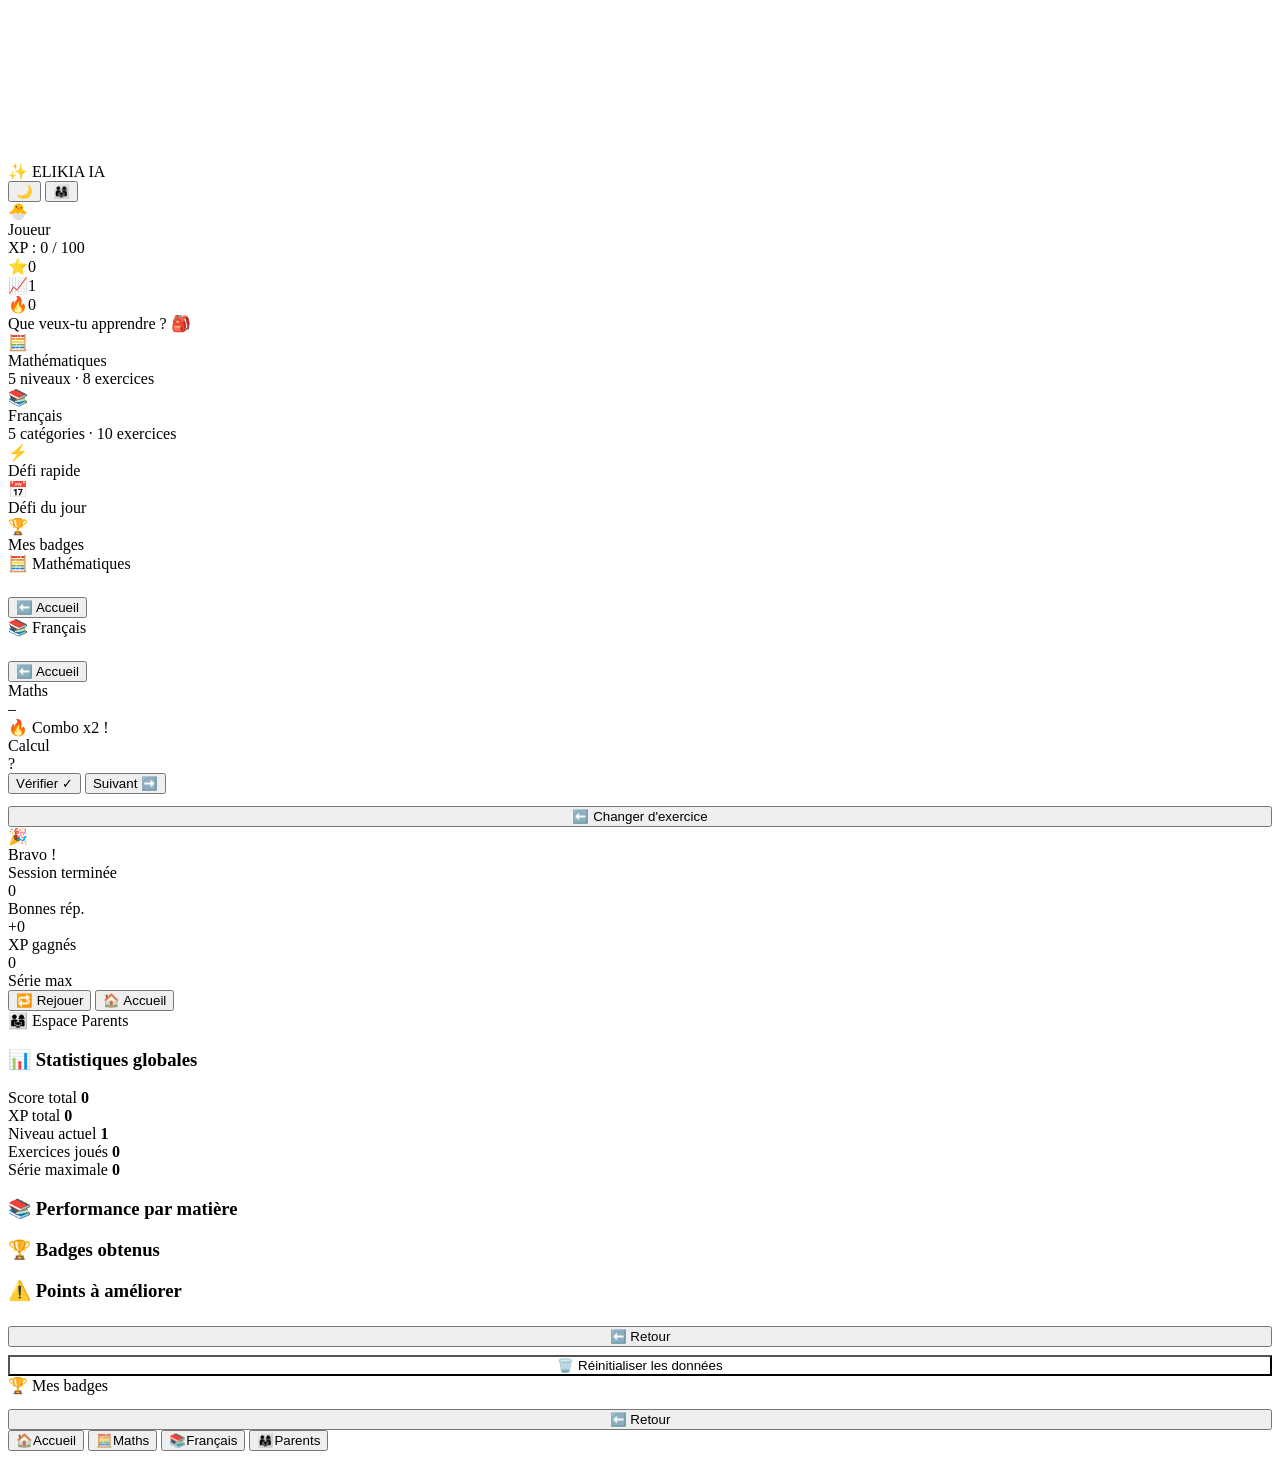
==== index.html @ fa62df2c "Renommer ElikiaV2.html en index.html" ====
<!DOCTYPE html>
<html lang="fr">
<head>
<meta charset="UTF-8">
<meta name="viewport" content="width=device-width, initial-scale=1.0, maximum-scale=1.0">
<title>ELIKIA IA – École Interactive</title>
<link href="https://fonts.googleapis.com/css2?family=Baloo+2:wght@400;600;700;800&family=Nunito:wght@400;600;700;800&display=swap" rel="stylesheet">
<link rel="stylesheet" href="https://cdnjs.cloudflare.com/ajax/libs/font-awesome/6.4.0/css/all.min.css" integrity="sha512-iecdLmaskl7CVJkEZSMUkrQ6usKICYKtU1z+8EFeAmv1dqLDXtQStMbtVkAW4CsriNad7FindBA[...]
<link rel="stylesheet" href="ElikiaV2.css" />
</head>
<body>

<canvas id="confetti-canvas"></canvas>
<div class="bg-stars"></div>

<div class="app-wrap">

  <!-- HEADER -->
  <header class="app-header">
    <div class="logo">✨ ELIKIA IA</div>
    <div class="header-actions">
      <button class="icon-btn" id="btn-dark" title="Mode sombre">🌙</button>
      <button class="icon-btn" id="btn-parent" title="Espace parents">👨‍👩‍👧</button>
    </div>
  </header>

  <!-- PLAYER BAR -->
  <div class="player-bar">
    <div class="avatar" id="player-avatar">🐣</div>
    <div class="player-info">
      <div class="player-name" id="player-name">Joueur</div>
      <div class="xp-label">XP : <span id="xp-label">0 / 100</span></div>
      <div class="xp-bar-wrap">
        <div class="xp-bar-fill" id="xp-bar" style="width:0%"></div>
      </div>
    </div>
    <div class="player-stats">
      <div class="stat-chip">⭐<span id="disp-score">0</span></div>
      <div class="stat-chip">📈<span id="disp-level">1</span></div>
      <div class="stat-chip">🔥<span id="disp-streak">0</span></div>
    </div>
  </div>

  <!-- ==================== HOME SCREEN ==================== -->
  <section class="screen active" id="screen-home">
    <div class="welcome-title" id="welcome-msg">Que veux-tu apprendre ? 🎒</div>

    <div class="subject-grid">
      <div class="subject-card math" onclick="openMathMenu()">
        <div class="subject-icon">🧮</div>
        <div class="subject-label">Mathématiques</div>
        <div class="subject-sub">5 niveaux · 8 exercices</div>
      </div>
      <div class="subject-card fr" onclick="openFrMenu()">
        <div class="subject-icon">📚</div>
        <div class="subject-label">Français</div>
        <div class="subject-sub">5 catégories · 10 exercices</div>
      </div>
    </div>

    <div class="quick-grid">
      <div class="quick-card" onclick="startChallenge()">
        <div class="q-icon">⚡</div>
        <div class="q-label">Défi rapide</div>
      </div>
      <div class="quick-card" onclick="startDaily()">
        <div class="q-icon">📅</div>
        <div class="q-label">Défi du jour</div>
      </div>
      <div class="quick-card" onclick="showBadges()">
        <div class="q-icon">🏆</div>
        <div class="q-label">Mes badges</div>
      </div>
    </div>
  </section>

  <!-- ==================== MATH MENU ==================== -->
  <section class="screen" id="screen-math-menu">
    <div class="screen-title">🧮 Mathématiques</div>

    <div class="level-selector" id="math-level-selector"></div>

    <div class="exercise-grid" id="math-exercise-grid"></div>

    <br>
    <button class="btn-home" onclick="showScreen('screen-home')" style="margin-top:6px">⬅️ Accueil</button>
  </section>

  <!-- ==================== FRENCH MENU ==================== -->
  <section class="screen" id="screen-fr-menu">
    <div class="screen-title">📚 Français</div>
    <div class="exercise-grid" id="fr-exercise-grid"></div>
    <br>
    <button class="btn-home" onclick="showScreen('screen-home')" style="margin-top:6px">⬅️ Accueil</button>
  </section>

  <!-- ==================== EXERCISE SCREEN ==================== -->
  <section class="screen" id="screen-exercise">

    <div class="ex-header">
      <span class="ex-subject-tag" id="ex-tag">Maths</span>
      <div class="lives-wrap" id="lives-display"></div>
      <div class="timer-wrap">
        <div class="timer-circle" id="timer-circle">–</div>
      </div>
    </div>

    <div class="combo-banner" id="combo-banner">🔥 Combo x<span id="combo-count">2</span> !</div>

    <div class="ex-card">
      <div class="ex-type-label" id="ex-type-label">Calcul</div>
      <div class="ex-question" id="ex-question">?</div>
      <div id="ex-input-zone"></div>
    </div>

    <div class="feedback" id="feedback"></div>

    <button class="btn-check" id="btn-check" onclick="checkAnswer()">Vérifier ✓</button>
    <button class="btn-next" id="btn-next" onclick="nextExercise()">Suivant ➡️</button>

    <button class="btn-home" style="margin-top:12px;width:100%" id="btn-back-menu">⬅️ Changer d'exercice</button>
  </section>

  <!-- ==================== RESULT SCREEN ==================== -->
  <section class="screen" id="screen-result">
    <div class="result-card">
      <div class="result-emoji" id="result-emoji">🎉</div>
      <div class="result-title" id="result-title">Bravo !</div>
      <div class="result-sub" id="result-sub">Session terminée</div>

      <div class="result-stats">
        <div class="rstat">
          <div class="rstat-val" id="res-correct">0</div>
          <div class="rstat-label">Bonnes rép.</div>
        </div>
        <div class="rstat">
          <div class="rstat-val" id="res-xp">+0</div>
          <div class="rstat-label">XP gagnés</div>
        </div>
        <div class="rstat">
          <div class="rstat-val" id="res-streak">0</div>
          <div class="rstat-label">Série max</div>
        </div>
      </div>

      <div class="badges-row" id="new-badges"></div>

      <button class="btn-replay" onclick="replaySession()">🔁 Rejouer</button>
      <button class="btn-home" onclick="showScreen('screen-home')">🏠 Accueil</button>
    </div>
  </section>

  <!-- ==================== PARENT PANEL ==================== -->
  <section class="screen" id="screen-parent">
    <div class="screen-title">👨‍👩‍👧 Espace Parents</div>

    <div class="panel-section">
      <h3>📊 Statistiques globales</h3>
      <div class="stat-row">
        <span>Score total</span>
        <strong id="ps-score">0</strong>
      </div>
      <div class="stat-row">
        <span>XP total</span>
        <strong id="ps-xp">0</strong>
      </div>
      <div class="stat-row">
        <span>Niveau actuel</span>
        <strong id="ps-level">1</strong>
      </div>
      <div class="stat-row">
        <span>Exercices joués</span>
        <strong id="ps-played">0</strong>
      </div>
      <div class="stat-row">
        <span>Série maximale</span>
        <strong id="ps-streak">0</strong>
      </div>
    </div>

    <div class="panel-section">
      <h3>📚 Performance par matière</h3>
      <div id="subject-perf"></div>
    </div>

    <div class="panel-section">
      <h3>🏆 Badges obtenus</h3>
      <div class="badges-row" id="ps-badges" style="justify-content:flex-start"></div>
    </div>

    <div class="panel-section">
      <h3>⚠️ Points à améliorer</h3>
      <div id="weak-points"></div>
    </div>

    <button class="btn-home" onclick="showScreen('screen-home')" style="margin-top:6px;width:100%">⬅️ Retour</button>
    <button class="btn-replay" onclick="resetAll()" style="background:linear-gradient(135deg,var(--red),#B71C1C);margin-top:8px;width:100%">🗑️ Réinitialiser les données</button>
  </section>

  <!-- ==================== BADGES SCREEN ==================== -->
  <section class="screen" id="screen-badges">
    <div class="screen-title">🏆 Mes badges</div>
    <div id="badges-display" style="display:grid;grid-template-columns:1fr 1fr;gap:12px;"></div>
    <button class="btn-home" onclick="showScreen('screen-home')" style="margin-top:14px;width:100%">⬅️ Retour</button>
  </section>

</div><!-- end app-wrap -->

<!-- BOTTOM NAV -->
<nav class="bottom-nav">
  <button class="nav-btn active" id="nav-home" onclick="navTo('screen-home','nav-home')">
    <span class="nav-icon">🏠</span>Accueil
  </button>
  <button class="nav-btn" id="nav-math" onclick="navTo('screen-math-menu','nav-math')">
    <span class="nav-icon">🧮</span>Maths
  </button>
  <button class="nav-btn" id="nav-fr" onclick="navTo('screen-fr-menu','nav-fr')">
    <span class="nav-icon">📚</span>Français
  </button>
  <button class="nav-btn" id="nav-parent" onclick="navTo('screen-parent','nav-parent');fillParentPanel()">
    <span class="nav-icon">👨‍👩‍👧</span>Parents
  </button>
</nav>

<!-- ============================================================
     JAVASCRIPT — ELIKIA IA V2
     ============================================================ -->
<script src="ElikiaV2.JS"></script>
</body>
</html>
---- ElikiaV2.css ----
/* ============================================================
   ELIKIA IA V2 — DESIGN SYSTEM
   ============================================================ */
   :root {
    /* Palette */
    --sky:     #4FC3F7;
    --ocean:   #1565C0;
    --sun:     #FFD600;
    --orange:  #FF7043;
    --mint:    #26C6DA;
    --violet:  #7C4DFF;
    --green:   #00C853;
    --red:     #FF1744;
    --pink:    #F06292;
    --bg:      #EFF6FF;
    --card:    #FFFFFF;
    --text:    #1A237E;
    --muted:   #78909C;
  
    /* Math levels */
    --lv1: #26C6DA; --lv2: #42A5F5; --lv3: #AB47BC;
    --lv4: #EF5350; --lv5: #FF7043;
  
    /* Sizes */
    --radius: 22px;
    --shadow: 0 8px 32px rgba(21,101,192,.13);
    --shadow-lg: 0 16px 48px rgba(21,101,192,.18);
  }
  
  /* Dark mode */
  [data-theme="dark"] {
    --bg: #0D1117; --card: #1C2333; --text: #E3EAFF; --muted: #8892B0;
    --shadow: 0 8px 32px rgba(0,0,0,.5); --shadow-lg: 0 16px 48px rgba(0,0,0,.6);
  }
  
  * { box-sizing: border-box; margin: 0; padding: 0; }
  
  body {
    font-family: 'Nunito', sans-serif;
    background: var(--bg);
    min-height: 100vh;
    color: var(--text);
    transition: background .3s, color .3s;
    overflow-x: hidden;
  }
  
  /* ---- STARS BACKGROUND ---- */
  .bg-stars {
    position: fixed; inset: 0; pointer-events: none; z-index: 0;
    background:
      radial-gradient(circle at 20% 30%, rgba(79,195,247,.12) 0%, transparent 50%),
      radial-gradient(circle at 80% 70%, rgba(124,77,255,.1) 0%, transparent 50%);
  }
  
  /* ============================================================
     LAYOUT
     ============================================================ */
  .app-wrap {
    position: relative; z-index: 1;
    display: flex; flex-direction: column;
    align-items: center;
    padding: 16px 12px 80px;
    min-height: 100vh;
  }
  
  .app-header {
    width: 100%; max-width: 640px;
    display: flex; align-items: center; justify-content: space-between;
    padding: 12px 0 10px;
    margin-bottom: 10px;
  }
  
  .logo {
    font-family: 'Baloo 2', cursive;
    font-size: 1.7rem; font-weight: 800;
    background: linear-gradient(135deg, var(--sky), var(--violet));
    -webkit-background-clip: text; -webkit-text-fill-color: transparent;
    background-clip: text;
    letter-spacing: -.5px;
  }
  
  .header-actions { display: flex; gap: 8px; }
  
  .icon-btn {
    width: 40px; height: 40px; border-radius: 12px;
    border: none; cursor: pointer; font-size: 1.1rem;
    background: var(--card); box-shadow: var(--shadow);
    display: flex; align-items: center; justify-content: center;
    transition: transform .15s, box-shadow .15s;
  }
  .icon-btn:hover { transform: translateY(-2px); box-shadow: var(--shadow-lg); }
  
  /* ---- PLAYER BAR ---- */
  .player-bar {
    width: 100%; max-width: 640px;
    background: var(--card); border-radius: var(--radius);
    box-shadow: var(--shadow); padding: 12px 18px;
    display: flex; align-items: center; gap: 12px;
    margin-bottom: 14px;
  }
  
  .avatar {
    width: 46px; height: 46px; border-radius: 50%;
    background: linear-gradient(135deg, var(--sky), var(--violet));
    display: flex; align-items: center; justify-content: center;
    font-size: 1.4rem; flex-shrink: 0;
  }
  
  .player-info { flex: 1; min-width: 0; }
  .player-name {
    font-weight: 800; font-size: 1rem;
    white-space: nowrap; overflow: hidden; text-overflow: ellipsis;
  }
  .xp-label { font-size: .75rem; color: var(--muted); margin-bottom: 3px; }
  
  .xp-bar-wrap {
    height: 10px; background: #E8EDF5; border-radius: 99px;
    overflow: hidden;
  }
  .xp-bar-fill {
    height: 100%; border-radius: 99px;
    background: linear-gradient(90deg, var(--sky), var(--violet));
    transition: width .6s cubic-bezier(.4,0,.2,1);
  }
  
  .player-stats { display: flex; gap: 10px; }
  .stat-chip {
    display: flex; flex-direction: column; align-items: center;
    background: var(--bg); border-radius: 12px; padding: 5px 10px;
    font-size: .7rem; color: var(--muted);
  }
  .stat-chip span { font-size: 1rem; font-weight: 800; color: var(--text); }
  
  /* ============================================================
     SCREENS
     ============================================================ */
  .screen { width: 100%; max-width: 640px; display: none; }
  .screen.active { display: block; animation: fadeUp .35s ease; }
  
  @keyframes fadeUp {
    from { opacity: 0; transform: translateY(18px); }
    to   { opacity: 1; transform: translateY(0); }
  }
  
  /* ============================================================
     HOME SCREEN
     ============================================================ */
  .welcome-title {
    font-family: 'Baloo 2', cursive;
    font-size: 1.5rem; font-weight: 700;
    text-align: center; margin-bottom: 18px;
  }
  
  .subject-grid {
    display: grid; grid-template-columns: 1fr 1fr;
    gap: 14px; margin-bottom: 18px;
  }
  
  .subject-card {
    background: var(--card); border-radius: var(--radius);
    box-shadow: var(--shadow); padding: 22px 14px;
    display: flex; flex-direction: column; align-items: center;
    gap: 8px; cursor: pointer; border: 3px solid transparent;
    transition: transform .2s, box-shadow .2s, border-color .2s;
    text-align: center;
  }
  .subject-card:hover {
    transform: translateY(-5px); box-shadow: var(--shadow-lg);
  }
  .subject-card.math  { border-color: var(--sky); }
  .subject-card.fr    { border-color: var(--orange); }
  
  .subject-icon { font-size: 2.8rem; }
  .subject-label {
    font-family: 'Baloo 2', cursive;
    font-size: 1.15rem; font-weight: 800;
  }
  .subject-sub { font-size: .78rem; color: var(--muted); }
  
  /* Extra quick actions */
  .quick-grid {
    display: grid; grid-template-columns: 1fr 1fr 1fr;
    gap: 10px; margin-bottom: 18px;
  }
  .quick-card {
    background: var(--card); border-radius: 16px;
    box-shadow: var(--shadow); padding: 14px 10px;
    display: flex; flex-direction: column; align-items: center;
    gap: 5px; cursor: pointer; transition: transform .2s;
    text-align: center;
  }
  .quick-card:hover { transform: translateY(-3px); }
  .quick-card .q-icon { font-size: 1.6rem; }
  .quick-card .q-label { font-size: .78rem; font-weight: 700; }
  
  /* ============================================================
     SUBJECT MENU
     ============================================================ */
  .screen-title {
    font-family: 'Baloo 2', cursive;
    font-size: 1.4rem; font-weight: 800;
    margin-bottom: 14px; display: flex; align-items: center; gap: 8px;
  }
  
  /* Math level selector */
  .level-selector {
    display: flex; gap: 8px; overflow-x: auto;
    padding-bottom: 6px; margin-bottom: 16px;
    scrollbar-width: none;
  }
  .level-selector::-webkit-scrollbar { display: none; }
  
  .level-btn {
    flex-shrink: 0; padding: 8px 18px;
    border: 2px solid transparent; border-radius: 99px;
    font-size: .85rem; font-weight: 700;
    cursor: pointer; transition: all .2s;
    background: var(--card); color: var(--muted);
    box-shadow: var(--shadow);
  }
  .level-btn.active {
    color: white;
    transform: scale(1.07);
  }
  .level-btn[data-lv="1"].active { background: var(--lv1); border-color: var(--lv1); }
  .level-btn[data-lv="2"].active { background: var(--lv2); border-color: var(--lv2); }
  .level-btn[data-lv="3"].active { background: var(--lv3); border-color: var(--lv3); }
  .level-btn[data-lv="4"].active { background: var(--lv4); border-color: var(--lv4); }
  .level-btn[data-lv="5"].active { background: var(--lv5); border-color: var(--lv5); }
  
  .locked-overlay {
    position: relative; overflow: hidden;
  }
  .lock-badge {
    position: absolute; top: 50%; left: 50%; transform: translate(-50%,-50%);
    background: rgba(0,0,0,.55); color: white;
    padding: 2px 8px; border-radius: 99px; font-size: .7rem;
    pointer-events: none;
  }
  
  .exercise-grid {
    display: grid; grid-template-columns: 1fr 1fr;
    gap: 12px;
  }
  .exercise-card {
    background: var(--card); border-radius: 18px;
    box-shadow: var(--shadow); padding: 18px 12px;
    display: flex; flex-direction: column; align-items: center;
    gap: 6px; cursor: pointer;
    transition: transform .2s, box-shadow .2s;
    text-align: center;
  }
  .exercise-card:hover { transform: translateY(-4px); box-shadow: var(--shadow-lg); }
  .ex-icon { font-size: 1.9rem; }
  .ex-name { font-size: .88rem; font-weight: 700; }
  .ex-badge {
    font-size: .68rem; padding: 2px 8px; border-radius: 99px;
    background: var(--bg); color: var(--muted);
  }
  
  /* ============================================================
     EXERCISE SCREEN
     ============================================================ */
  .ex-header {
    display: flex; align-items: center; justify-content: space-between;
    margin-bottom: 14px;
  }
  .ex-subject-tag {
    font-size: .8rem; font-weight: 700; padding: 4px 12px;
    border-radius: 99px; color: white;
  }
  .tag-math { background: linear-gradient(135deg,var(--sky),var(--ocean)); }
  .tag-fr   { background: linear-gradient(135deg,var(--orange),var(--pink)); }
  
  /* Timer */
  .timer-wrap {
    display: flex; align-items: center; gap: 6px;
    font-weight: 700; font-size: .95rem;
  }
  .timer-circle {
    width: 36px; height: 36px; border-radius: 50%;
    border: 3px solid var(--sky); display: flex; align-items: center;
    justify-content: center; font-size: .85rem; font-weight: 800;
    color: var(--sky); transition: border-color .3s, color .3s;
  }
  .timer-circle.urgent { border-color: var(--red); color: var(--red); animation: pulse .5s infinite; }
  
  @keyframes pulse {
    0%,100% { transform: scale(1); }
    50%      { transform: scale(1.15); }
  }
  
  /* Lives */
  .lives-wrap { display: flex; gap: 3px; font-size: 1.1rem; }
  
  /* Card */
  .ex-card {
    background: var(--card); border-radius: var(--radius);
    box-shadow: var(--shadow-lg); padding: 26px 22px;
    margin-bottom: 14px;
  }
  .ex-type-label {
    font-size: .8rem; font-weight: 700; color: var(--muted);
    text-transform: uppercase; letter-spacing: .08em; margin-bottom: 10px;
  }
  .ex-question {
    font-family: 'Baloo 2', cursive;
    font-size: 2rem; font-weight: 800;
    color: var(--text); line-height: 1.3;
    margin-bottom: 20px; text-align: center;
  }
  .ex-question.small { font-size: 1.35rem; }
  
  /* MCQ choices */
  .choices-grid {
    display: grid; grid-template-columns: 1fr 1fr;
    gap: 10px; margin-bottom: 14px;
  }
  .choice-btn {
    padding: 14px 10px; border-radius: 16px;
    border: 3px solid #E0E8F5;
    background: var(--card); font-size: 1.05rem; font-weight: 700;
    cursor: pointer; transition: all .2s;
    color: var(--text);
  }
  .choice-btn:hover { border-color: var(--sky); transform: scale(1.03); }
  .choice-btn.selected-correct { background: #E8F5E9; border-color: var(--green); color: var(--green); }
  .choice-btn.selected-wrong   { background: #FFEBEE; border-color: var(--red);   color: var(--red); }
  .choice-btn.reveal-correct   { background: #E8F5E9; border-color: var(--green); color: var(--green); }
  .choice-btn:disabled { cursor: default; }
  
  /* Text input */
  .answer-input {
    width: 100%; padding: 15px; font-size: 1.3rem; font-weight: 700;
    border: 3px solid #E0E8F5; border-radius: 16px;
    text-align: center; background: var(--bg); color: var(--text);
    outline: none; transition: border-color .2s; font-family: 'Nunito', sans-serif;
    margin-bottom: 12px;
  }
  .answer-input:focus { border-color: var(--sky); }
  .answer-input.correct { border-color: var(--green); background: #E8F5E9; }
  .answer-input.wrong   { border-color: var(--red);   background: #FFEBEE; }
  
  /* Drag & drop word order */
  .word-bank {
    display: flex; flex-wrap: wrap; gap: 8px;
    margin-bottom: 12px; min-height: 48px;
    padding: 10px; background: var(--bg); border-radius: 14px;
  }
  .word-token {
    padding: 8px 14px; border-radius: 99px;
    background: var(--card); border: 2px solid #D0E4FF;
    font-weight: 700; font-size: .95rem; cursor: pointer;
    transition: transform .15s, box-shadow .15s;
    user-select: none; color: var(--text);
  }
  .word-token:hover { transform: scale(1.07); box-shadow: var(--shadow); }
  .word-token.used { opacity: .35; cursor: default; pointer-events: none; }
  
  .answer-sentence {
    display: flex; flex-wrap: wrap; gap: 8px;
    min-height: 48px; padding: 10px 14px; margin-bottom: 12px;
    border: 2.5px dashed #B0C4DE; border-radius: 14px;
    background: var(--bg);
  }
  .placed-token {
    padding: 7px 12px; border-radius: 99px;
    background: var(--sky); color: white;
    font-weight: 700; font-size: .9rem; cursor: pointer;
  }
  
  /* True/False */
  .tf-grid {
    display: grid; grid-template-columns: 1fr 1fr; gap: 12px; margin-bottom: 14px;
  }
  .tf-btn {
    padding: 22px; border-radius: 18px; border: 3px solid transparent;
    font-size: 1.4rem; font-weight: 800; cursor: pointer;
    transition: all .2s;
  }
  .tf-btn.vrai {
    background: #E8F5E9; color: var(--green); border-color: var(--green);
  }
  .tf-btn.faux {
    background: #FFEBEE; color: var(--red); border-color: var(--red);
  }
  .tf-btn:hover { transform: scale(1.04); box-shadow: var(--shadow); }
  .tf-btn:disabled { cursor: default; opacity: .65; }
  
  /* Feedback */
  .feedback {
    border-radius: 14px; padding: 14px 18px;
    font-weight: 700; font-size: 1rem;
    display: none; margin-bottom: 12px;
    animation: popIn .3s cubic-bezier(.34,1.56,.64,1);
  }
  .feedback.show { display: block; }
  .feedback.correct { background: #E8F5E9; color: #2E7D32; }
  .feedback.wrong   { background: #FFEBEE; color: #C62828; }
  
  @keyframes popIn {
    from { opacity: 0; transform: scale(.9); }
    to   { opacity: 1; transform: scale(1); }
  }
  
  /* Action buttons */
  .btn-check, .btn-next {
    width: 100%; padding: 16px; border-radius: 16px;
    border: none; cursor: pointer; font-size: 1.15rem; font-weight: 800;
    font-family: 'Nunito', sans-serif;
    transition: transform .15s, box-shadow .15s;
    letter-spacing: .02em;
  }
  .btn-check {
    background: linear-gradient(135deg, var(--sky), var(--ocean));
    color: white; box-shadow: 0 6px 18px rgba(21,101,192,.25);
  }
  .btn-check:hover { transform: translateY(-2px); box-shadow: 0 10px 24px rgba(21,101,192,.35); }
  .btn-next {
    background: linear-gradient(135deg, var(--green), #00796B);
    color: white; box-shadow: 0 6px 18px rgba(0,200,83,.25);
    display: none;
  }
  .btn-next.animate {
    animation: slideInUp .4s ease-out;
  }
  .btn-next:hover { transform: translateY(-2px); box-shadow: 0 10px 24px rgba(0,200,83,.35); }
  
  @keyframes slideInUp {
    from { opacity: 0; transform: translateY(20px); }
    to { opacity: 1; transform: translateY(0); }
  }
  .hidden { display: none !important; }
  
  /* ============================================================
     STREAK / COMBO
     ============================================================ */
  .combo-banner {
    text-align: center; font-family: 'Baloo 2', cursive;
    font-size: 1.1rem; font-weight: 800; padding: 8px;
    background: linear-gradient(135deg,var(--sun),var(--orange));
    color: white; border-radius: 12px; margin-bottom: 10px;
    animation: slideDown .4s ease;
    display: none;
  }
  .combo-banner.show { display: block; }
  @keyframes slideDown {
    from { opacity: 0; transform: translateY(-10px); }
    to   { opacity: 1; transform: translateY(0); }
  }
  
  /* ============================================================
     RESULT SCREEN
     ============================================================ */
  .result-card {
    background: var(--card); border-radius: var(--radius);
    box-shadow: var(--shadow-lg); padding: 32px 24px;
    text-align: center;
  }
  .result-emoji { font-size: 4rem; margin-bottom: 12px; }
  .result-title {
    font-family: 'Baloo 2', cursive;
    font-size: 1.8rem; font-weight: 800; margin-bottom: 6px;
  }
  .result-sub { color: var(--muted); margin-bottom: 20px; }
  .result-stats {
    display: flex; justify-content: center; gap: 20px; margin-bottom: 24px;
  }
  .rstat {
    display: flex; flex-direction: column; align-items: center;
    background: var(--bg); padding: 12px 18px; border-radius: 16px;
  }
  .rstat-val { font-size: 1.6rem; font-weight: 800; }
  .rstat-label { font-size: .78rem; color: var(--muted); }
  
  .badges-row {
    display: flex; justify-content: center; gap: 10px;
    flex-wrap: wrap; margin-bottom: 20px;
  }
  .badge {
    background: linear-gradient(135deg,var(--sun),var(--orange));
    color: white; padding: 8px 14px; border-radius: 99px;
    font-size: .85rem; font-weight: 700;
    animation: popIn .4s cubic-bezier(.34,1.56,.64,1);
  }
  
  .btn-replay {
    width: 100%; padding: 15px; border-radius: 16px;
    background: linear-gradient(135deg,var(--violet),var(--ocean));
    color: white; border: none; cursor: pointer;
    font-size: 1.1rem; font-weight: 800; font-family: 'Nunito', sans-serif;
    margin-bottom: 10px;
    transition: transform .15s;
  }
  .btn-replay:hover { transform: translateY(-2px); }
  .btn-home {
    width: 100%; padding: 13px; border-radius: 16px;
    background: var(--bg); color: var(--text); border: none; cursor: pointer;
    font-size: 1rem; font-weight: 700; font-family: 'Nunito', sans-serif;
    transition: transform .15s;
  }
  .btn-home:hover { transform: translateY(-2px); }
  
  /* ============================================================
     PARENT / TEACHER PANEL
     ============================================================ */
  .panel-section {
    background: var(--card); border-radius: var(--radius);
    box-shadow: var(--shadow); padding: 18px; margin-bottom: 14px;
  }
  .panel-section h3 {
    font-family: 'Baloo 2', cursive;
    font-size: 1.1rem; margin-bottom: 12px;
  }
  .stat-row {
    display: flex; justify-content: space-between;
    padding: 8px 0; border-bottom: 1px solid var(--bg);
    font-size: .92rem;
  }
  .stat-row:last-child { border-bottom: none; }
  .stat-bar-wrap {
    height: 8px; flex: 1; background: #E0E8F5; border-radius: 99px;
    overflow: hidden; margin: 0 10px;
  }
  .stat-bar-fill {
    height: 100%; border-radius: 99px;
    background: linear-gradient(90deg,var(--sky),var(--violet));
    transition: width .6s;
  }
  
  /* ============================================================
     CONFETTI CANVAS
     ============================================================ */
  #confetti-canvas {
    position: fixed; inset: 0;
    pointer-events: none; z-index: 9999;
  }
  
  /* ============================================================
     BOTTOM NAV
     ============================================================ */
  .bottom-nav {
    position: fixed; bottom: 0; left: 0; right: 0;
    background: var(--card); border-top: 1px solid #E0E8F5;
    display: flex; justify-content: space-around; align-items: center;
    padding: 8px 0 env(safe-area-inset-bottom, 8px);
    box-shadow: 0 -4px 16px rgba(0,0,0,.07);
    z-index: 100;
  }
  .nav-btn {
    display: flex; flex-direction: column; align-items: center;
    gap: 3px; background: none; border: none; cursor: pointer;
    font-size: .68rem; font-weight: 700; color: var(--muted);
    padding: 6px 16px; border-radius: 14px;
    transition: color .2s, background .2s;
  }
  .nav-btn .nav-icon { font-size: 1.35rem; }
  .nav-btn.active { color: var(--ocean); background: rgba(79,195,247,.12); }
  
  /* ============================================================
     ANIMATIONS
     ============================================================ */
  .bounce-in {
    animation: bounceIn .5s cubic-bezier(.34,1.56,.64,1);
  }
  @keyframes bounceIn {
    from { opacity: 0; transform: scale(.6); }
    to   { opacity: 1; transform: scale(1); }
  }
  
  .shake {
    animation: shake .4s ease;
  }
  @keyframes shake {
    0%,100% { transform: translateX(0); }
    20%      { transform: translateX(-6px); }
    40%      { transform: translateX(6px); }
    60%      { transform: translateX(-4px); }
    80%      { transform: translateX(4px); }
  }
  
  /* ============================================================
     RESPONSIVE
     ============================================================ */
  @media (max-width: 400px) {
    .ex-question { font-size: 1.6rem; }
    .subject-card { padding: 16px 10px; }
    .subject-icon { font-size: 2.2rem; }
  }
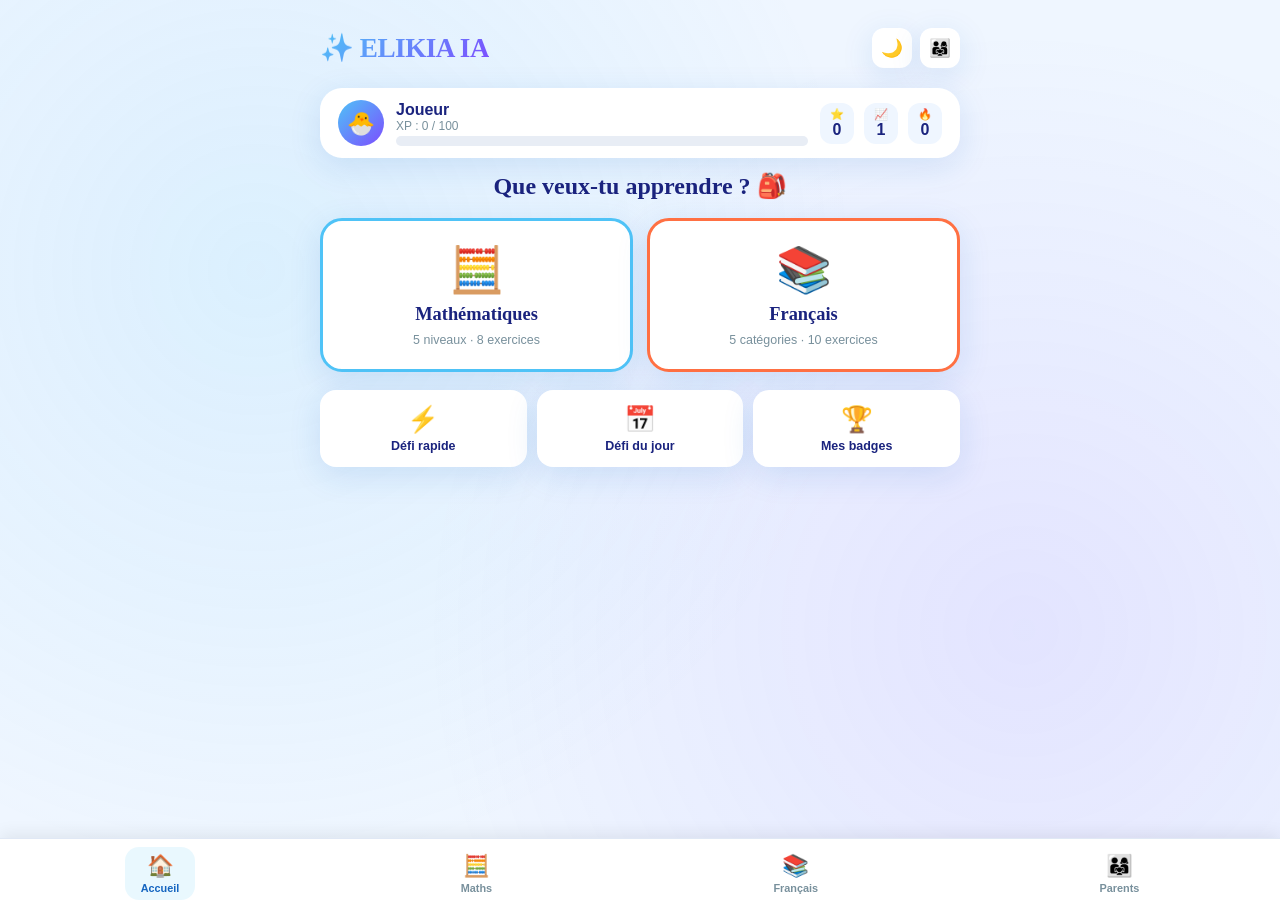
==== commit 6a16d864: "Add files via upload" ====
--- a/index.html
+++ b/index.html
@@ -5,7 +5,7 @@
 <meta name="viewport" content="width=device-width, initial-scale=1.0, maximum-scale=1.0">
 <title>ELIKIA IA – École Interactive</title>
 <link href="https://fonts.googleapis.com/css2?family=Baloo+2:wght@400;600;700;800&family=Nunito:wght@400;600;700;800&display=swap" rel="stylesheet">
-<link rel="stylesheet" href="https://cdnjs.cloudflare.com/ajax/libs/font-awesome/6.4.0/css/all.min.css" integrity="sha512-iecdLmaskl7CVJkEZSMUkrQ6usKICYKtU1z+8EFeAmv1dqLDXtQStMbtVkAW4CsriNad7FindBA[...]
+<link rel="stylesheet" href="https://cdnjs.cloudflare.com/ajax/libs/font-awesome/6.4.0/css/all.min.css" integrity="sha512-iecdLmaskl7CVJkEZSMUkrQ6usKICYKtU1z+8EFeAmv1dqLDXtQStMbtVkAW4CsriNad7FindBAYhNArchyNqg==" crossorigin="anonymous" referrerpolicy="no-referrer" />
 <link rel="stylesheet" href="ElikiaV2.css" />
 </head>
 <body>
@@ -227,4 +227,4 @@
      ============================================================ -->
 <script src="ElikiaV2.JS"></script>
 </body>
-</html>+</html>
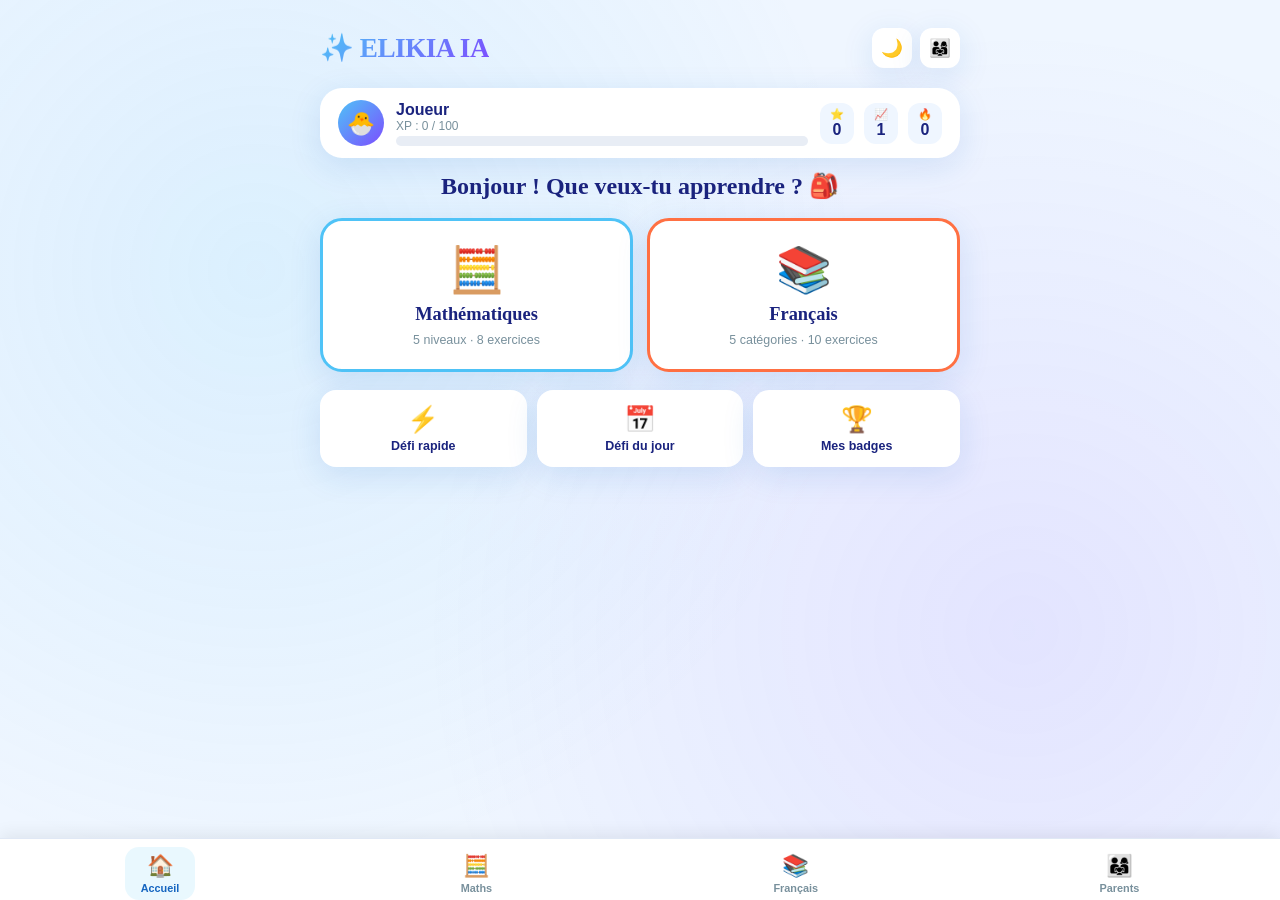
==== commit cd935d0c: "Fix script source case sensitivity in index.html" ====
--- a/index.html
+++ b/index.html
@@ -225,6 +225,6 @@
 <!-- ============================================================
      JAVASCRIPT — ELIKIA IA V2
      ============================================================ -->
-<script src="ElikiaV2.JS"></script>
+<script src="ElikiaV2.js"></script>
 </body>
 </html>
